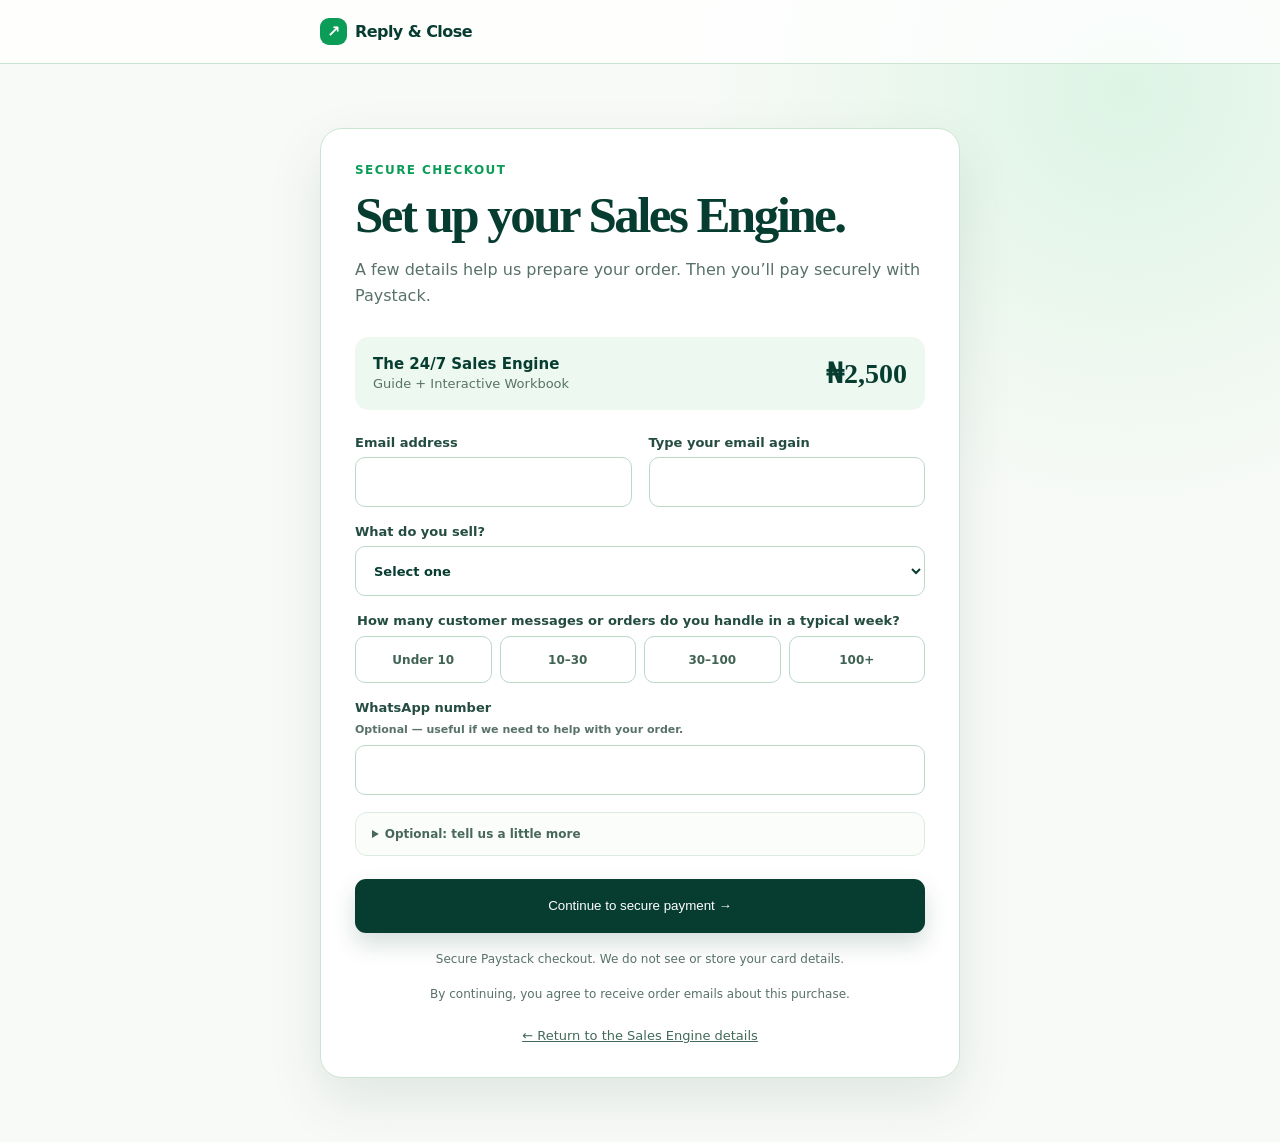
==== checkout.html @ e56e4e5d "Add files via upload" ====
<!doctype html>
<html lang="en">
<head>
  <meta charset="utf-8">
  <meta name="viewport" content="width=device-width,initial-scale=1">
  <meta name="robots" content="noindex,nofollow">
  <title>Secure checkout | The 24/7 Sales Engine</title>
  <style>
    :root{--ink:#073d30;--green:#0b9c58;--cream:#f8faf7;--white:#fff;--line:#cbe5d5;--muted:#587267;--danger:#b42318}*{box-sizing:border-box}body{margin:0;min-height:100vh;color:var(--ink);background:radial-gradient(circle at 88% 8%,#ddf4e4 0,transparent 28%),var(--cream);font-family:Inter,ui-sans-serif,system-ui,-apple-system,BlinkMacSystemFont,"Segoe UI",sans-serif}.top{padding:18px 0;border-bottom:1px solid var(--line);background:rgba(255,255,255,.82)}.wrap{width:min(100% - 32px,640px);margin:auto}.brand{color:var(--ink);text-decoration:none;font-weight:900;letter-spacing:-.035em}.brand-mark{display:inline-grid;place-items:center;width:27px;height:27px;margin-right:8px;border-radius:9px;color:#fff;background:var(--green)}main{padding:64px 0}.card{padding:34px;border:1px solid var(--line);border-radius:22px;background:var(--white);box-shadow:0 22px 55px rgba(7,61,48,.1)}.eyebrow{color:var(--green);font-size:12px;font-weight:900;letter-spacing:.12em;text-transform:uppercase}h1{margin:12px 0 10px;font-family:Georgia,"Times New Roman",serif;font-size:clamp(36px,7vw,51px);line-height:1.02;letter-spacing:-.05em}.lead{color:var(--muted);font-size:16px;line-height:1.6}.summary{display:flex;align-items:center;justify-content:space-between;gap:20px;margin:29px 0 25px;padding:18px;border-radius:14px;background:#edf8f0}.summary strong{display:block;font-size:15px}.summary span{color:var(--muted);font-size:13px}.summary b{font-family:Georgia,"Times New Roman",serif;font-size:28px;white-space:nowrap}form{display:grid;gap:17px}label{display:grid;gap:7px;color:#244c40;font-size:13px;font-weight:800}input,select,textarea{width:100%;min-height:50px;padding:0 14px;color:var(--ink);border:1px solid #bcd9c6;border-radius:10px;background:#fff;font:inherit}textarea{min-height:92px;padding-top:12px;resize:vertical}input:focus,select:focus,textarea:focus{outline:3px solid rgba(11,156,88,.2);border-color:var(--green)}label small{color:var(--muted);font-size:11px;font-weight:650;line-height:1.4}.split{display:grid;grid-template-columns:1fr 1fr;gap:17px}.volume-choice{min-width:0;margin:0;padding:0;border:0}.volume-choice legend{margin-bottom:8px;color:#244c40;font-size:13px;font-weight:800}.volume-options{display:grid;grid-template-columns:repeat(4,1fr);gap:8px}.volume-option{position:relative;display:block}.volume-option input{position:absolute;inline-size:1px;block-size:1px;opacity:0}.volume-option span{display:grid;place-items:center;min-height:47px;padding:6px;border:1px solid #bcd9c6;border-radius:10px;color:#406354;background:#fff;font-size:12px;font-weight:800;text-align:center;cursor:pointer}.volume-option input:checked+span{border-color:var(--green);color:#fff;background:var(--green);box-shadow:0 7px 15px rgba(11,156,88,.16)}.volume-option input:focus-visible+span{outline:3px solid rgba(11,156,88,.25);outline-offset:2px}.optional-details{border:1px solid #dcebe0;border-radius:12px;background:#fbfdfb}.optional-details summary{padding:14px 16px;color:#48685a;font-size:12px;font-weight:800;cursor:pointer}.optional-details[open] summary{border-bottom:1px solid #dcebe0}.optional-content{display:grid;gap:17px;padding:16px}.is-hidden{display:none}button{min-height:54px;margin-top:6px;border:0;border-radius:11px;color:#fff;background:var(--ink);font:800 15px inherit;cursor:pointer;box-shadow:0 11px 23px rgba(7,61,48,.17)}button:hover{background:#0b5642}button:disabled{cursor:wait;opacity:.68}.note{margin:0;color:var(--muted);font-size:12px;line-height:1.55;text-align:center}.message{display:none;margin:0;padding:12px 14px;border-radius:10px;color:var(--danger);background:#fff1ef;font-size:13px;font-weight:700}.message.is-visible{display:block}.back{display:block;margin-top:24px;color:#43695a;font-size:13px;text-align:center}@media(max-width:540px){main{padding:36px 0}.card{padding:25px 20px}.split{grid-template-columns:1fr;gap:17px}.volume-options{grid-template-columns:1fr 1fr}}
  </style>
</head>
<body>
  <header class="top"><div class="wrap"><a class="brand" href="index.html"><span class="brand-mark">↗</span>Reply &amp; Close</a></div></header>
  <main><div class="wrap"><section class="card" aria-labelledby="checkout-title">
    <div class="eyebrow">Secure checkout</div><h1 id="checkout-title">Set up your Sales Engine.</h1><p class="lead">A few details help us prepare your order. Then you’ll pay securely with Paystack.</p>
    <div class="summary"><div><strong>The 24/7 Sales Engine</strong><span>Guide + Interactive Workbook</span></div><b id="guide-price">₦2,500</b></div>
    <form id="checkout-form" novalidate>
      <div class="split"><label>Email address<input name="email" type="email" autocomplete="email" required maxlength="254"></label><label>Type your email again<input name="confirmEmail" type="email" autocomplete="email" required maxlength="254"></label></div>
      <label>What do you sell?<select name="businessType" id="business-type" required><option value="" selected disabled>Select one</option><option>Food &amp; foodstuff</option><option>Fashion &amp; clothing</option><option>Beauty, perfumes &amp; skincare</option><option>Hair &amp; wigs</option><option>Phones &amp; gadgets</option><option>Home &amp; household</option><option>Services</option><option>Courses or digital products</option><option value="Other">Other (type it)</option></select></label>
      <label class="is-hidden" id="other-business-wrap">What do you sell?<input name="businessTypeOther" id="business-type-other" maxlength="80"></label>
      <fieldset class="volume-choice"><legend>How many customer messages or orders do you handle in a typical week?</legend><div class="volume-options"><label class="volume-option"><input type="radio" name="weeklyEnquiries" value="Under 10" required><span>Under 10</span></label><label class="volume-option"><input type="radio" name="weeklyEnquiries" value="10–30"><span>10–30</span></label><label class="volume-option"><input type="radio" name="weeklyEnquiries" value="30–100"><span>30–100</span></label><label class="volume-option"><input type="radio" name="weeklyEnquiries" value="100+"><span>100+</span></label></div></fieldset>
      <label>WhatsApp number <small>Optional — useful if we need to help with your order.</small><input name="whatsAppNumber" type="tel" autocomplete="tel" maxlength="30"></label>
      <details class="optional-details"><summary>Optional: tell us a little more</summary><div class="optional-content"><label>First name<input name="firstName" autocomplete="given-name" maxlength="80"></label><label>What’s the most annoying part of replying to customers?<textarea name="replyPain" maxlength="500" placeholder="For example: people ask for the price and disappear…"></textarea></label></div></details>
      <p class="message" id="form-message" role="alert"></p><button id="pay-button" type="submit">Continue to secure payment →</button><p class="note">Secure Paystack checkout. We do not see or store your card details.</p><p class="note">By continuing, you agree to receive order emails about this purchase.</p>
    </form><a class="back" href="index.html">← Return to the Sales Engine details</a>
  </section></div></main>
  <script>
    (()=>{const form=document.querySelector('#checkout-form'),button=document.querySelector('#pay-button'),message=document.querySelector('#form-message'),price=document.querySelector('#guide-price'),email=form.elements.email,confirmEmail=form.elements.confirmEmail,businessType=form.elements.businessType,otherBusiness=form.elements.businessTypeOther,otherBusinessWrap=document.querySelector('#other-business-wrap'),formatNaira=value=>'₦'+Number(value).toLocaleString('en-NG');fetch('/api/paystack/config').then(response=>response.ok?response.json():null).then(result=>{if(result&&result.guidePrice)price.textContent=formatNaira(result.guidePrice)}).catch(()=>{});const syncEmailConfirmation=()=>{confirmEmail.setCustomValidity(confirmEmail.value&&email.value.trim().toLowerCase()!==confirmEmail.value.trim().toLowerCase()?'Email addresses must match.':'')};const syncOtherBusiness=()=>{const isOther=businessType.value==='Other';otherBusinessWrap.classList.toggle('is-hidden',!isOther);otherBusiness.required=isOther;if(!isOther)otherBusiness.value=''};email.addEventListener('input',syncEmailConfirmation);confirmEmail.addEventListener('input',syncEmailConfirmation);businessType.addEventListener('change',syncOtherBusiness);form.addEventListener('submit',async event=>{event.preventDefault();message.classList.remove('is-visible');syncEmailConfirmation();syncOtherBusiness();if(!form.reportValidity())return;button.disabled=true;button.textContent='Opening secure payment…';try{const response=await fetch('/api/paystack/initialize',{method:'POST',headers:{'Content-Type':'application/json'},body:JSON.stringify(Object.fromEntries(new FormData(form)))}),result=await response.json();if(!response.ok||!result.authorizationUrl)throw new Error(result.error||'We could not start secure checkout.');window.location.assign(result.authorizationUrl)}catch(error){message.textContent=error.message||'Secure checkout could not open. Please try again.';message.classList.add('is-visible');button.disabled=false;button.textContent='Continue to secure payment →'}})})();
  </script>
</body>
</html>
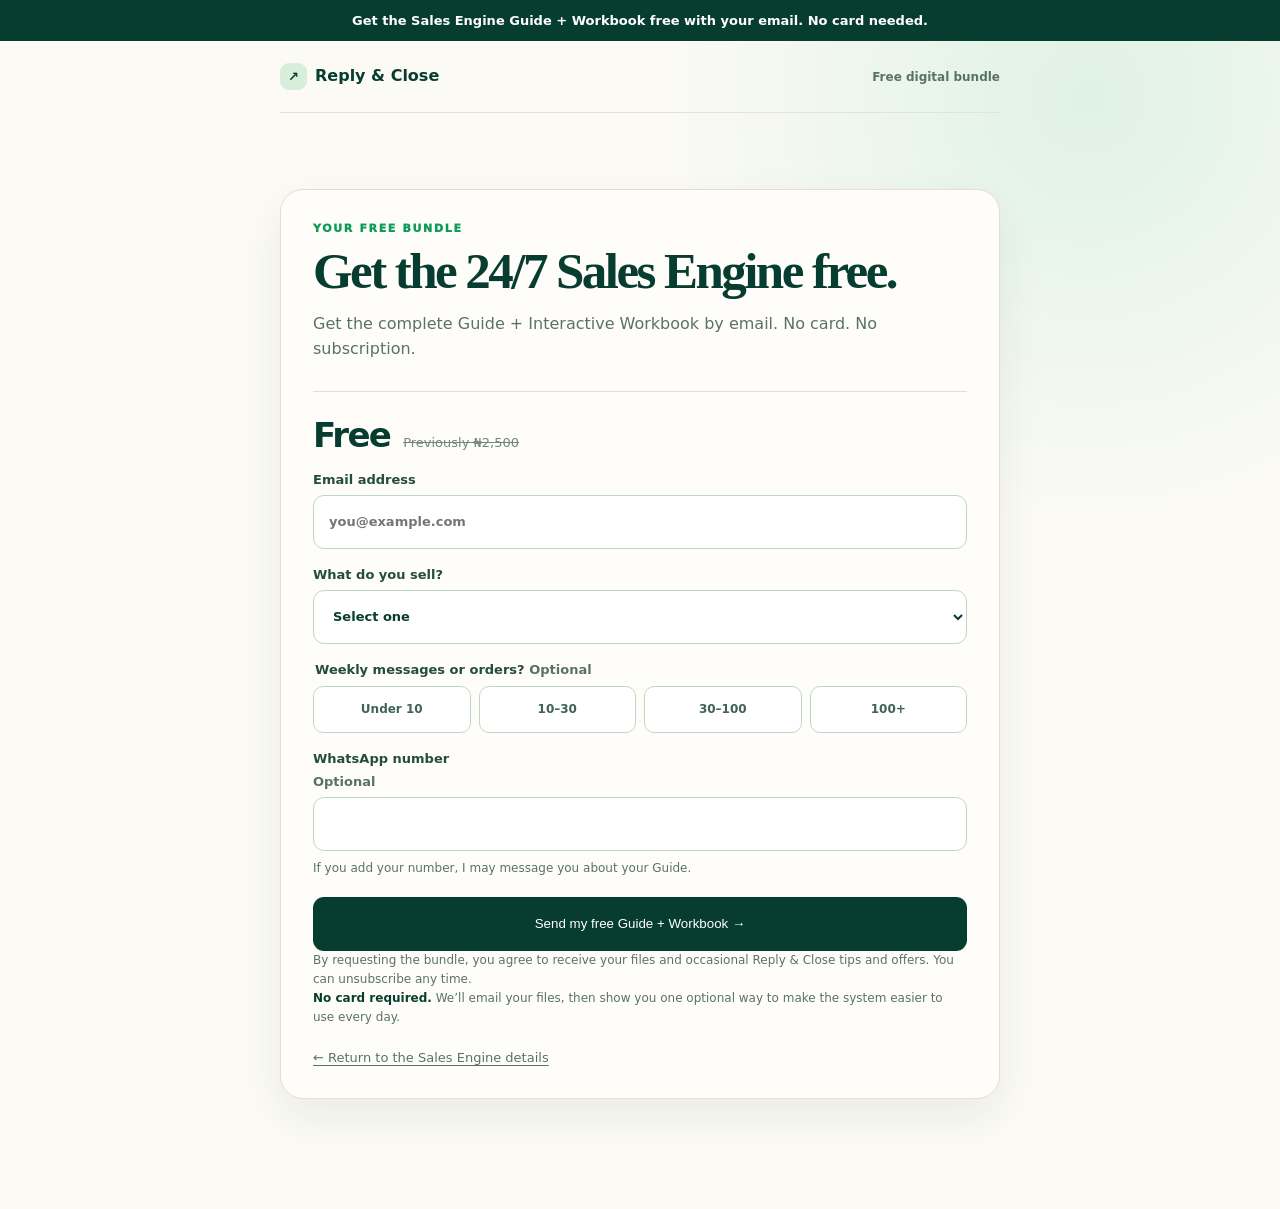
==== commit 6bf6fe61: "Add files via upload" ====
--- a/checkout.html
+++ b/checkout.html
@@ -4,28 +4,34 @@
   <meta charset="utf-8">
   <meta name="viewport" content="width=device-width,initial-scale=1">
   <meta name="robots" content="noindex,nofollow">
-  <title>Secure checkout | The 24/7 Sales Engine</title>
+  <title>Get the free Sales Engine bundle | Reply &amp; Close</title>
   <style>
-    :root{--ink:#073d30;--green:#0b9c58;--cream:#f8faf7;--white:#fff;--line:#cbe5d5;--muted:#587267;--danger:#b42318}*{box-sizing:border-box}body{margin:0;min-height:100vh;color:var(--ink);background:radial-gradient(circle at 88% 8%,#ddf4e4 0,transparent 28%),var(--cream);font-family:Inter,ui-sans-serif,system-ui,-apple-system,BlinkMacSystemFont,"Segoe UI",sans-serif}.top{padding:18px 0;border-bottom:1px solid var(--line);background:rgba(255,255,255,.82)}.wrap{width:min(100% - 32px,640px);margin:auto}.brand{color:var(--ink);text-decoration:none;font-weight:900;letter-spacing:-.035em}.brand-mark{display:inline-grid;place-items:center;width:27px;height:27px;margin-right:8px;border-radius:9px;color:#fff;background:var(--green)}main{padding:64px 0}.card{padding:34px;border:1px solid var(--line);border-radius:22px;background:var(--white);box-shadow:0 22px 55px rgba(7,61,48,.1)}.eyebrow{color:var(--green);font-size:12px;font-weight:900;letter-spacing:.12em;text-transform:uppercase}h1{margin:12px 0 10px;font-family:Georgia,"Times New Roman",serif;font-size:clamp(36px,7vw,51px);line-height:1.02;letter-spacing:-.05em}.lead{color:var(--muted);font-size:16px;line-height:1.6}.summary{display:flex;align-items:center;justify-content:space-between;gap:20px;margin:29px 0 25px;padding:18px;border-radius:14px;background:#edf8f0}.summary strong{display:block;font-size:15px}.summary span{color:var(--muted);font-size:13px}.summary b{font-family:Georgia,"Times New Roman",serif;font-size:28px;white-space:nowrap}form{display:grid;gap:17px}label{display:grid;gap:7px;color:#244c40;font-size:13px;font-weight:800}input,select,textarea{width:100%;min-height:50px;padding:0 14px;color:var(--ink);border:1px solid #bcd9c6;border-radius:10px;background:#fff;font:inherit}textarea{min-height:92px;padding-top:12px;resize:vertical}input:focus,select:focus,textarea:focus{outline:3px solid rgba(11,156,88,.2);border-color:var(--green)}label small{color:var(--muted);font-size:11px;font-weight:650;line-height:1.4}.split{display:grid;grid-template-columns:1fr 1fr;gap:17px}.volume-choice{min-width:0;margin:0;padding:0;border:0}.volume-choice legend{margin-bottom:8px;color:#244c40;font-size:13px;font-weight:800}.volume-options{display:grid;grid-template-columns:repeat(4,1fr);gap:8px}.volume-option{position:relative;display:block}.volume-option input{position:absolute;inline-size:1px;block-size:1px;opacity:0}.volume-option span{display:grid;place-items:center;min-height:47px;padding:6px;border:1px solid #bcd9c6;border-radius:10px;color:#406354;background:#fff;font-size:12px;font-weight:800;text-align:center;cursor:pointer}.volume-option input:checked+span{border-color:var(--green);color:#fff;background:var(--green);box-shadow:0 7px 15px rgba(11,156,88,.16)}.volume-option input:focus-visible+span{outline:3px solid rgba(11,156,88,.25);outline-offset:2px}.optional-details{border:1px solid #dcebe0;border-radius:12px;background:#fbfdfb}.optional-details summary{padding:14px 16px;color:#48685a;font-size:12px;font-weight:800;cursor:pointer}.optional-details[open] summary{border-bottom:1px solid #dcebe0}.optional-content{display:grid;gap:17px;padding:16px}.is-hidden{display:none}button{min-height:54px;margin-top:6px;border:0;border-radius:11px;color:#fff;background:var(--ink);font:800 15px inherit;cursor:pointer;box-shadow:0 11px 23px rgba(7,61,48,.17)}button:hover{background:#0b5642}button:disabled{cursor:wait;opacity:.68}.note{margin:0;color:var(--muted);font-size:12px;line-height:1.55;text-align:center}.message{display:none;margin:0;padding:12px 14px;border-radius:10px;color:var(--danger);background:#fff1ef;font-size:13px;font-weight:700}.message.is-visible{display:block}.back{display:block;margin-top:24px;color:#43695a;font-size:13px;text-align:center}@media(max-width:540px){main{padding:36px 0}.card{padding:25px 20px}.split{grid-template-columns:1fr;gap:17px}.volume-options{grid-template-columns:1fr 1fr}}
+    :root{--ink:#073d30;--green:#0b9c58;--cream:#fbfaf5;--line:#d9e9dc;--muted:#597268;--danger:#9d2c22}*{box-sizing:border-box}body{margin:0;min-height:100vh;color:var(--ink);background:radial-gradient(circle at 85% 8%,#dff2e4 0,transparent 27%),var(--cream);font-family:Inter,ui-sans-serif,system-ui,-apple-system,BlinkMacSystemFont,"Segoe UI",sans-serif}.top{padding:13px 0;background:var(--ink);color:#fff;text-align:center;font-size:13px;font-weight:750}.nav{height:72px;display:flex;align-items:center;justify-content:space-between;border-bottom:1px solid #e6e2d9}.wrap{width:min(100% - 32px,720px);margin:auto}.brand{color:var(--ink);font-size:16px;font-weight:900;text-decoration:none}.brand-mark{display:inline-grid;place-items:center;width:27px;height:27px;margin-right:8px;border-radius:9px;background:#d7eedb;font-size:13px}.nav-note{color:var(--muted);font-size:12px;font-weight:700}main{padding:76px 0 110px}.card{padding:32px;border:1px solid #e7dccd;border-radius:23px;background:#fffdf9;box-shadow:0 18px 45px rgba(7,61,48,.07)}.eyebrow{color:var(--green);font-size:11px;font-weight:950;letter-spacing:.15em;text-transform:uppercase}h1,p{margin:0}h1{margin:10px 0 13px;font-family:Georgia,"Times New Roman",serif;font-size:clamp(35px,6vw,51px);line-height:1.03;letter-spacing:-.05em}.lead{max-width:570px;color:var(--muted);font-size:16px;line-height:1.6}.price{display:flex;align-items:baseline;gap:13px;margin:29px 0 17px;padding-top:23px;border-top:1px solid #e6ded3}.price strong{font-size:34px;letter-spacing:-.05em}.price span{color:#71867c;font-size:13px;text-decoration:line-through}form{display:grid;gap:18px}label{display:grid;gap:8px;color:#244c40;font-size:13px;font-weight:850}input,select{width:100%;min-height:54px;padding:0 15px;border:1px solid #bdd9c6;border-radius:11px;color:var(--ink);background:#fff;font:inherit}input:focus,select:focus{outline:3px solid rgba(11,156,88,.18);border-color:var(--green)}fieldset{margin:0;padding:0;border:0}legend{margin-bottom:9px;color:#244c40;font-size:13px;font-weight:850}.volume-options{display:grid;grid-template-columns:repeat(4,1fr);gap:8px}.volume-option{position:relative}.volume-option input{position:absolute;inline-size:1px;block-size:1px;opacity:0}.volume-option span{display:grid;place-items:center;min-height:47px;padding:6px;border:1px solid #bdd9c6;border-radius:10px;color:#406354;background:#fff;font-size:12px;font-weight:800;text-align:center;cursor:pointer}.volume-option input:checked+span{border-color:var(--green);color:#fff;background:var(--green)}.consent{margin-top:-10px;color:var(--muted);font-size:12px;line-height:1.5}button{width:100%;min-height:54px;margin-top:2px;border:0;border-radius:11px;color:#fff;background:var(--ink);font:850 15px inherit;cursor:pointer}button:hover{background:#075b38}button:disabled{opacity:.7;cursor:wait}.note{margin-top:0;color:var(--muted);font-size:12px;line-height:1.6}.note strong{color:var(--ink)}.message{display:none;margin-top:0;padding:12px 14px;border-radius:10px;background:#fff0ee;color:var(--danger);font-size:13px;font-weight:750}.message.is-visible{display:block}.back{display:inline-block;margin-top:23px;color:#587267;font-size:13px;text-underline-offset:3px}@media(max-width:560px){main{padding:44px 0 70px}.card{padding:27px 21px}.nav-note{display:none}.volume-options{grid-template-columns:1fr 1fr}}
   </style>
 </head>
 <body>
-  <header class="top"><div class="wrap"><a class="brand" href="index.html"><span class="brand-mark">↗</span>Reply &amp; Close</a></div></header>
-  <main><div class="wrap"><section class="card" aria-labelledby="checkout-title">
-    <div class="eyebrow">Secure checkout</div><h1 id="checkout-title">Set up your Sales Engine.</h1><p class="lead">A few details help us prepare your order. Then you’ll pay securely with Paystack.</p>
-    <div class="summary"><div><strong>The 24/7 Sales Engine</strong><span>Guide + Interactive Workbook</span></div><b id="guide-price">₦2,500</b></div>
-    <form id="checkout-form" novalidate>
-      <div class="split"><label>Email address<input name="email" type="email" autocomplete="email" required maxlength="254"></label><label>Type your email again<input name="confirmEmail" type="email" autocomplete="email" required maxlength="254"></label></div>
-      <label>What do you sell?<select name="businessType" id="business-type" required><option value="" selected disabled>Select one</option><option>Food &amp; foodstuff</option><option>Fashion &amp; clothing</option><option>Beauty, perfumes &amp; skincare</option><option>Hair &amp; wigs</option><option>Phones &amp; gadgets</option><option>Home &amp; household</option><option>Services</option><option>Courses or digital products</option><option value="Other">Other (type it)</option></select></label>
-      <label class="is-hidden" id="other-business-wrap">What do you sell?<input name="businessTypeOther" id="business-type-other" maxlength="80"></label>
-      <fieldset class="volume-choice"><legend>How many customer messages or orders do you handle in a typical week?</legend><div class="volume-options"><label class="volume-option"><input type="radio" name="weeklyEnquiries" value="Under 10" required><span>Under 10</span></label><label class="volume-option"><input type="radio" name="weeklyEnquiries" value="10–30"><span>10–30</span></label><label class="volume-option"><input type="radio" name="weeklyEnquiries" value="30–100"><span>30–100</span></label><label class="volume-option"><input type="radio" name="weeklyEnquiries" value="100+"><span>100+</span></label></div></fieldset>
-      <label>WhatsApp number <small>Optional — useful if we need to help with your order.</small><input name="whatsAppNumber" type="tel" autocomplete="tel" maxlength="30"></label>
-      <details class="optional-details"><summary>Optional: tell us a little more</summary><div class="optional-content"><label>First name<input name="firstName" autocomplete="given-name" maxlength="80"></label><label>What’s the most annoying part of replying to customers?<textarea name="replyPain" maxlength="500" placeholder="For example: people ask for the price and disappear…"></textarea></label></div></details>
-      <p class="message" id="form-message" role="alert"></p><button id="pay-button" type="submit">Continue to secure payment →</button><p class="note">Secure Paystack checkout. We do not see or store your card details.</p><p class="note">By continuing, you agree to receive order emails about this purchase.</p>
-    </form><a class="back" href="index.html">← Return to the Sales Engine details</a>
+  <div class="top">Get the Sales Engine Guide + Workbook free with your email. No card needed.</div>
+  <header class="wrap nav"><a class="brand" href="index.html"><span class="brand-mark">↗</span>Reply &amp; Close</a><span class="nav-note">Free digital bundle</span></header>
+  <main><div class="wrap"><section class="card">
+    <div class="eyebrow">Your free bundle</div>
+    <h1>Get the 24/7 Sales Engine free.</h1>
+    <p class="lead">Get the complete Guide + Interactive Workbook by email. No card. No subscription.</p>
+    <div class="price"><strong>Free</strong><span>Previously ₦2,500</span></div>
+    <form id="free-guide-form" novalidate>
+      <label>Email address<input name="email" type="email" autocomplete="email" placeholder="you@example.com" required maxlength="254"></label>
+      <label>What do you sell?<select name="businessType" required><option value="" selected disabled>Select one</option><option>Food &amp; foodstuff</option><option>Fashion &amp; clothing</option><option>Beauty, perfumes &amp; skincare</option><option>Hair &amp; wigs</option><option>Phones &amp; gadgets</option><option>Home &amp; household</option><option>Services</option><option>Courses or digital products</option><option>Other</option></select></label>
+      <fieldset><legend>Weekly messages or orders? <span style="font-weight:650;color:var(--muted)">Optional</span></legend><div class="volume-options"><label class="volume-option"><input type="radio" name="weeklyMessageVolume" value="Under 10"><span>Under 10</span></label><label class="volume-option"><input type="radio" name="weeklyMessageVolume" value="10-30"><span>10–30</span></label><label class="volume-option"><input type="radio" name="weeklyMessageVolume" value="30-100"><span>30–100</span></label><label class="volume-option"><input type="radio" name="weeklyMessageVolume" value="100+"><span>100+</span></label></div></fieldset>
+      <label>WhatsApp number <span style="font-weight:650;color:var(--muted)">Optional</span><input name="whatsAppNumber" type="tel" autocomplete="tel" maxlength="30"></label>
+      <p class="consent">If you add your number, I may message you about your Guide.</p>
+      <button type="submit" id="submit-button">Send my free Guide + Workbook →</button>
+      <p class="message" id="message" role="alert"></p>
+    </form>
+    <p class="note">By requesting the bundle, you agree to receive your files and occasional Reply &amp; Close tips and offers. You can unsubscribe any time.</p>
+    <p class="note"><strong>No card required.</strong> We’ll email your files, then show you one optional way to make the system easier to use every day.</p>
+    <a class="back" href="index.html">← Return to the Sales Engine details</a>
   </section></div></main>
   <script>
-    (()=>{const form=document.querySelector('#checkout-form'),button=document.querySelector('#pay-button'),message=document.querySelector('#form-message'),price=document.querySelector('#guide-price'),email=form.elements.email,confirmEmail=form.elements.confirmEmail,businessType=form.elements.businessType,otherBusiness=form.elements.businessTypeOther,otherBusinessWrap=document.querySelector('#other-business-wrap'),formatNaira=value=>'₦'+Number(value).toLocaleString('en-NG');fetch('/api/paystack/config').then(response=>response.ok?response.json():null).then(result=>{if(result&&result.guidePrice)price.textContent=formatNaira(result.guidePrice)}).catch(()=>{});const syncEmailConfirmation=()=>{confirmEmail.setCustomValidity(confirmEmail.value&&email.value.trim().toLowerCase()!==confirmEmail.value.trim().toLowerCase()?'Email addresses must match.':'')};const syncOtherBusiness=()=>{const isOther=businessType.value==='Other';otherBusinessWrap.classList.toggle('is-hidden',!isOther);otherBusiness.required=isOther;if(!isOther)otherBusiness.value=''};email.addEventListener('input',syncEmailConfirmation);confirmEmail.addEventListener('input',syncEmailConfirmation);businessType.addEventListener('change',syncOtherBusiness);form.addEventListener('submit',async event=>{event.preventDefault();message.classList.remove('is-visible');syncEmailConfirmation();syncOtherBusiness();if(!form.reportValidity())return;button.disabled=true;button.textContent='Opening secure payment…';try{const response=await fetch('/api/paystack/initialize',{method:'POST',headers:{'Content-Type':'application/json'},body:JSON.stringify(Object.fromEntries(new FormData(form)))}),result=await response.json();if(!response.ok||!result.authorizationUrl)throw new Error(result.error||'We could not start secure checkout.');window.location.assign(result.authorizationUrl)}catch(error){message.textContent=error.message||'Secure checkout could not open. Please try again.';message.classList.add('is-visible');button.disabled=false;button.textContent='Continue to secure payment →'}})})();
+    (()=>{const form=document.querySelector('#free-guide-form'),button=document.querySelector('#submit-button'),message=document.querySelector('#message'),cookie=name=>(document.cookie.split('; ').find(item=>item.startsWith(`${name}=`))||'').slice(name.length+1),captureAttribution=()=>{const fbp=cookie('_fbp'),savedFbc=cookie('_fbc'),fbclid=new URLSearchParams(location.search).get('fbclid'),fbc=savedFbc||(fbclid?`fb.1.${Date.now()}.${fbclid}`:'');try{sessionStorage.setItem('salesEngineAttribution',JSON.stringify({fbp,fbc,eventSourceUrl:location.href,clientUserAgent:navigator.userAgent}));}catch(error){}};form.addEventListener('submit',async event=>{event.preventDefault();message.classList.remove('is-visible');if(!form.reportValidity())return;button.disabled=true;button.textContent='Sending your free bundle…';captureAttribution();try{const values=Object.fromEntries(new FormData(form));const response=await fetch('/api/free-guide/claim',{method:'POST',headers:{'Content-Type':'application/json'},body:JSON.stringify(values)}),result=await response.json();if(!response.ok||!result.token)throw new Error(result.error||'We could not send your free bundle yet.');try{sessionStorage.setItem('salesEngineFreeEmail',form.elements.email.value.trim().toLowerCase());}catch(error){}location.assign('upsell.html?token='+encodeURIComponent(result.token));}catch(error){message.textContent=error.message||'We could not send your free bundle yet. Please try again.';message.classList.add('is-visible');button.disabled=false;button.textContent='Send my free Guide + Workbook →';}})})();
   </script>
 </body>
 </html>
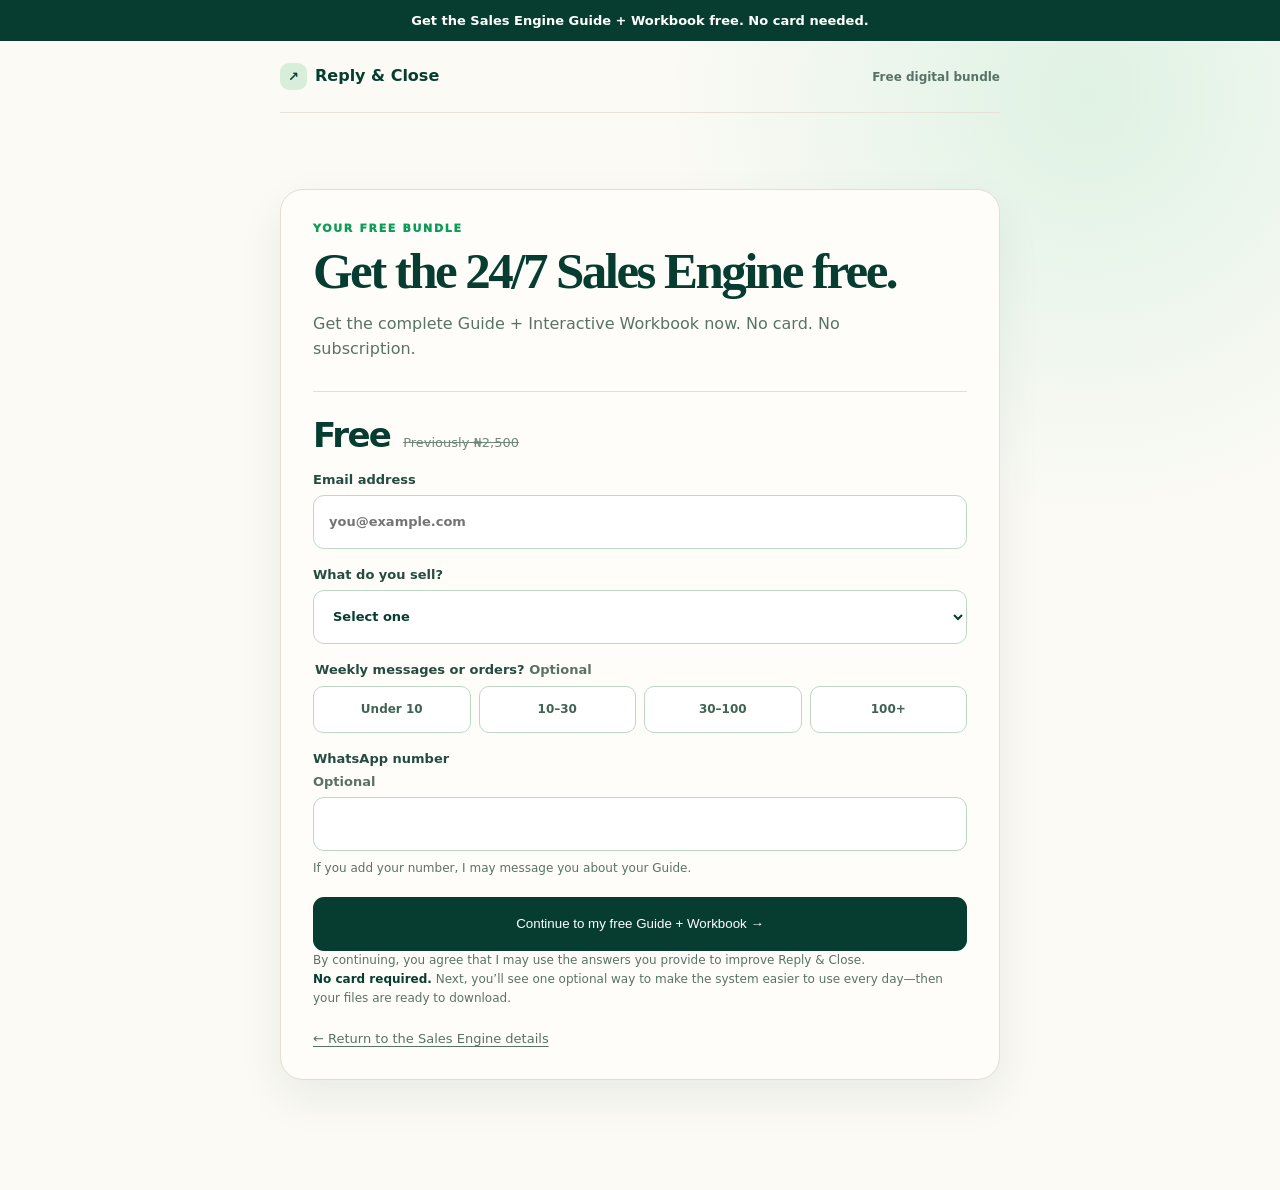
==== commit cfea5c9c: "Add files via upload" ====
--- a/checkout.html
+++ b/checkout.html
@@ -10,12 +10,12 @@
   </style>
 </head>
 <body>
-  <div class="top">Get the Sales Engine Guide + Workbook free with your email. No card needed.</div>
+  <div class="top">Get the Sales Engine Guide + Workbook free. No card needed.</div>
   <header class="wrap nav"><a class="brand" href="index.html"><span class="brand-mark">↗</span>Reply &amp; Close</a><span class="nav-note">Free digital bundle</span></header>
   <main><div class="wrap"><section class="card">
     <div class="eyebrow">Your free bundle</div>
     <h1>Get the 24/7 Sales Engine free.</h1>
-    <p class="lead">Get the complete Guide + Interactive Workbook by email. No card. No subscription.</p>
+    <p class="lead">Get the complete Guide + Interactive Workbook now. No card. No subscription.</p>
     <div class="price"><strong>Free</strong><span>Previously ₦2,500</span></div>
     <form id="free-guide-form" novalidate>
       <label>Email address<input name="email" type="email" autocomplete="email" placeholder="you@example.com" required maxlength="254"></label>
@@ -23,11 +23,11 @@
       <fieldset><legend>Weekly messages or orders? <span style="font-weight:650;color:var(--muted)">Optional</span></legend><div class="volume-options"><label class="volume-option"><input type="radio" name="weeklyMessageVolume" value="Under 10"><span>Under 10</span></label><label class="volume-option"><input type="radio" name="weeklyMessageVolume" value="10-30"><span>10–30</span></label><label class="volume-option"><input type="radio" name="weeklyMessageVolume" value="30-100"><span>30–100</span></label><label class="volume-option"><input type="radio" name="weeklyMessageVolume" value="100+"><span>100+</span></label></div></fieldset>
       <label>WhatsApp number <span style="font-weight:650;color:var(--muted)">Optional</span><input name="whatsAppNumber" type="tel" autocomplete="tel" maxlength="30"></label>
       <p class="consent">If you add your number, I may message you about your Guide.</p>
-      <button type="submit" id="submit-button">Send my free Guide + Workbook →</button>
+      <button type="submit" id="submit-button">Continue to my free Guide + Workbook →</button>
       <p class="message" id="message" role="alert"></p>
     </form>
-    <p class="note">By requesting the bundle, you agree to receive your files and occasional Reply &amp; Close tips and offers. You can unsubscribe any time.</p>
-    <p class="note"><strong>No card required.</strong> We’ll email your files, then show you one optional way to make the system easier to use every day.</p>
+    <p class="note">By continuing, you agree that I may use the answers you provide to improve Reply &amp; Close.</p>
+    <p class="note"><strong>No card required.</strong> Next, you’ll see one optional way to make the system easier to use every day—then your files are ready to download.</p>
     <a class="back" href="index.html">← Return to the Sales Engine details</a>
   </section></div></main>
   <script>
